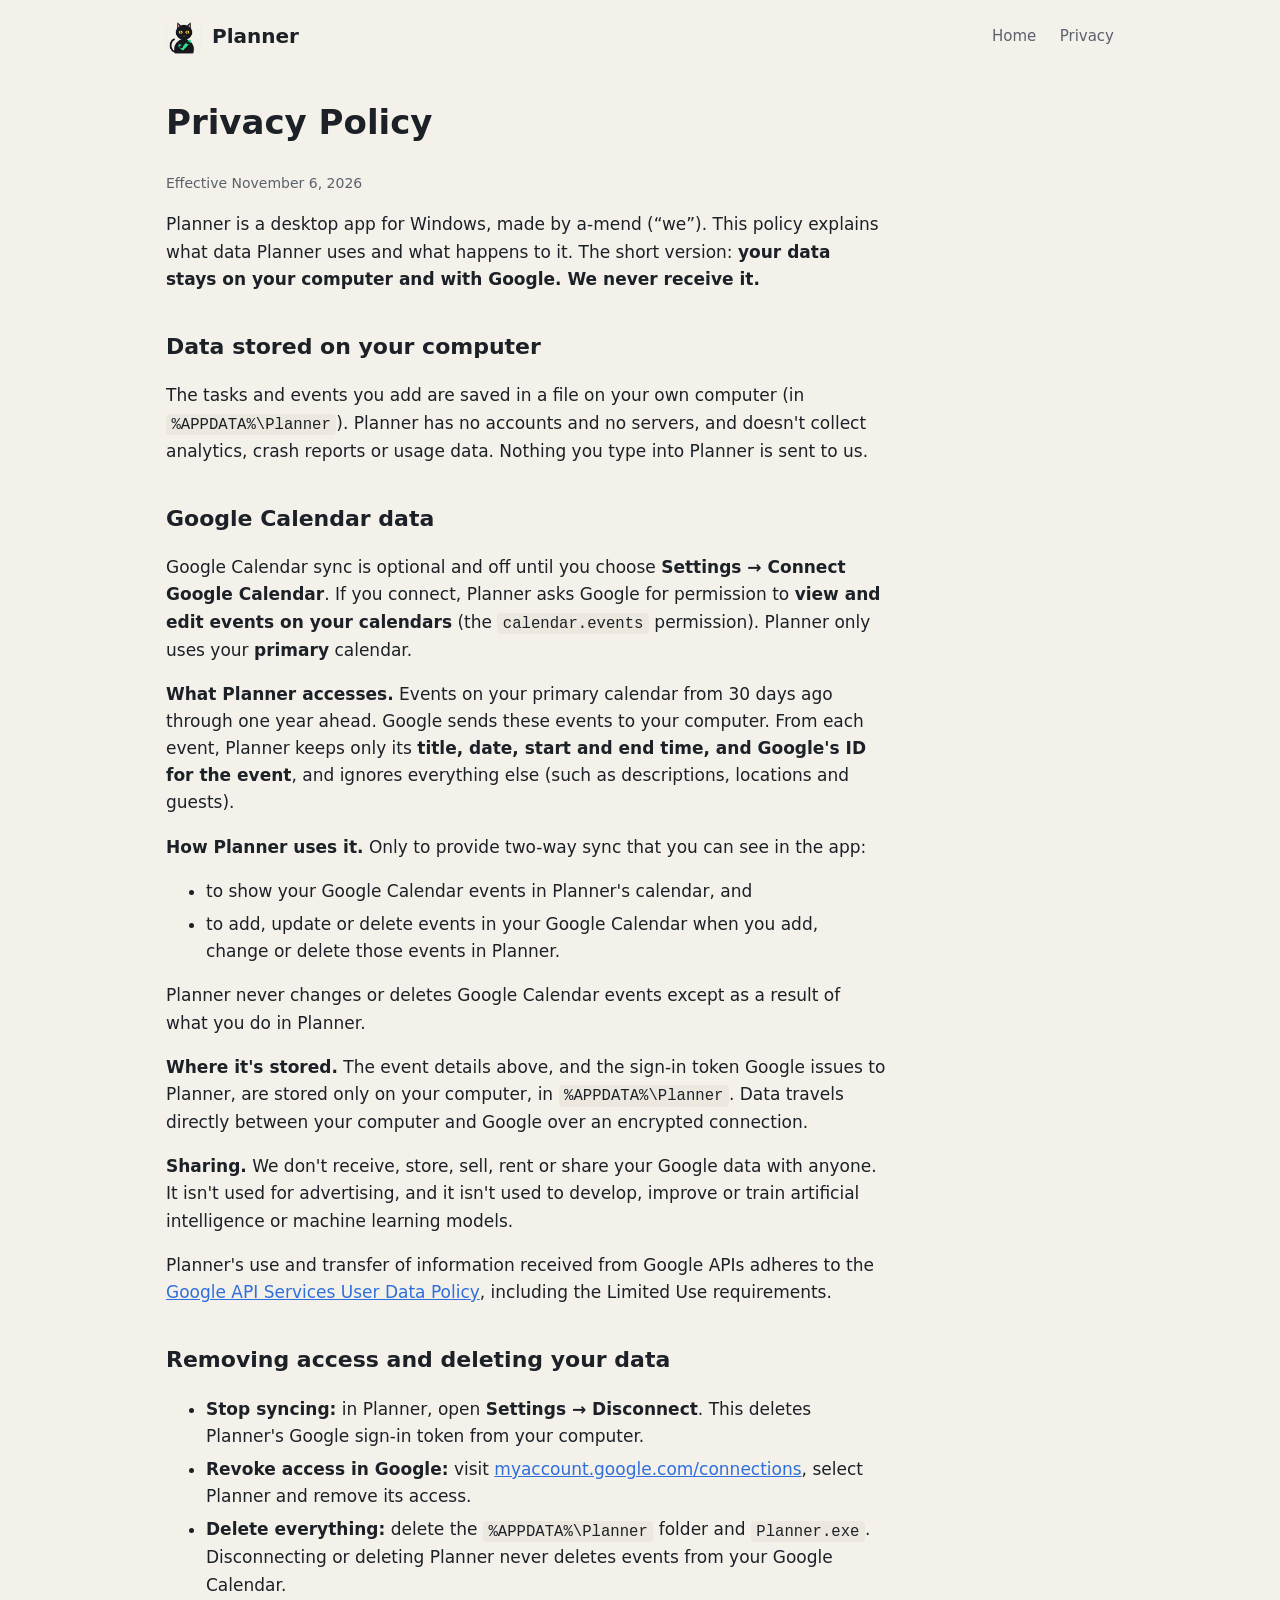
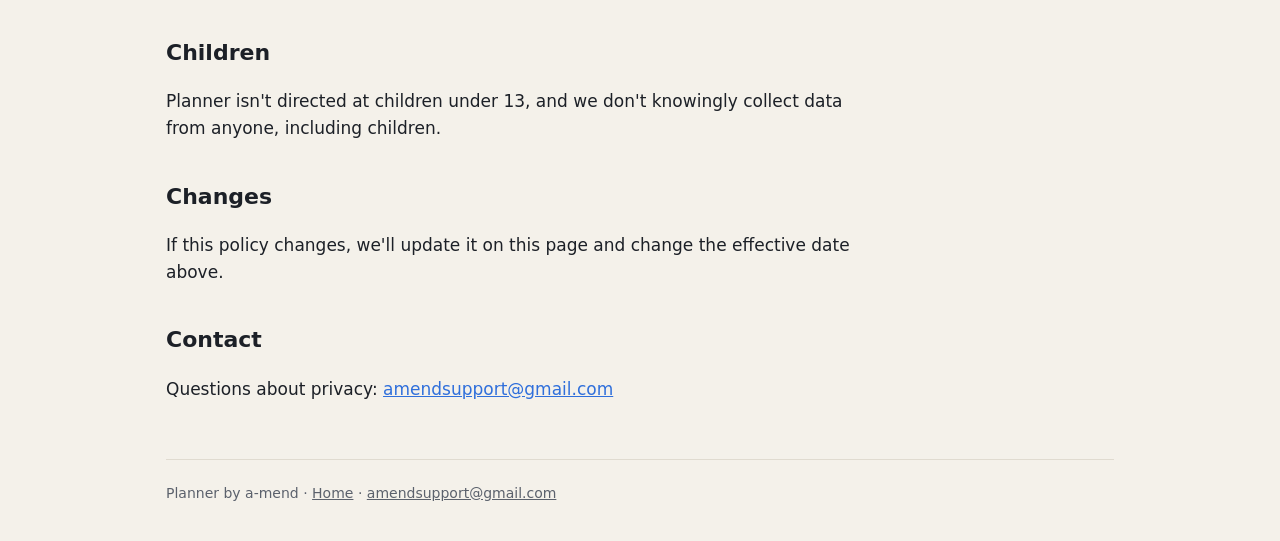
==== privacy.html @ e94cb8de "Add Planner homepage and privacy policy Co-Authored-By: Claude Opus 5.5 <noreply@anthropic.com>" ====
<!doctype html>
<html lang="en">
<head>
  <meta charset="utf-8">
  <meta name="viewport" content="width=device-width, initial-scale=1">
  <title>Planner Privacy Policy</title>
  <meta name="description" content="How the Planner desktop app handles your data, including Google Calendar data.">
  <link rel="icon" href="assets/favicon.png">
  <link rel="stylesheet" href="style.css">
</head>
<body>
  <div class="wrap">
    <header class="top">
      <a class="brand" href="./"><img src="assets/icon-120.png" alt="">Planner</a>
      <nav>
        <a href="./">Home</a>
        <a href="privacy.html">Privacy</a>
      </nav>
    </header>

    <main class="prose">
      <h1>Privacy Policy</h1>
      <p class="small">Effective November 6, 2026</p>

      <p>Planner is a desktop app for Windows, made by a-mend (“we”). This policy explains what data Planner uses and what happens to it. The short version: <b>your data stays on your computer and with Google. We never receive it.</b></p>

      <h2>Data stored on your computer</h2>
      <p>The tasks and events you add are saved in a file on your own computer (in <code>%APPDATA%\Planner</code>). Planner has no accounts and no servers, and doesn't collect analytics, crash reports or usage data. Nothing you type into Planner is sent to us.</p>

      <h2>Google Calendar data</h2>
      <p>Google Calendar sync is optional and off until you choose <b>Settings → Connect Google Calendar</b>. If you connect, Planner asks Google for permission to <b>view and edit events on your calendars</b> (the <code>calendar.events</code> permission). Planner only uses your <b>primary</b> calendar.</p>

      <p><b>What Planner accesses.</b> Events on your primary calendar from 30 days ago through one year ahead. Google sends these events to your computer. From each event, Planner keeps only its <b>title, date, start and end time, and Google's ID for the event</b>, and ignores everything else (such as descriptions, locations and guests).</p>

      <p><b>How Planner uses it.</b> Only to provide two-way sync that you can see in the app:</p>
      <ul>
        <li>to show your Google Calendar events in Planner's calendar, and</li>
        <li>to add, update or delete events in your Google Calendar when you add, change or delete those events in Planner.</li>
      </ul>
      <p>Planner never changes or deletes Google Calendar events except as a result of what you do in Planner.</p>

      <p><b>Where it's stored.</b> The event details above, and the sign-in token Google issues to Planner, are stored only on your computer, in <code>%APPDATA%\Planner</code>. Data travels directly between your computer and Google over an encrypted connection.</p>

      <p><b>Sharing.</b> We don't receive, store, sell, rent or share your Google data with anyone. It isn't used for advertising, and it isn't used to develop, improve or train artificial intelligence or machine learning models.</p>

      <p>Planner's use and transfer of information received from Google APIs adheres to the <a href="https://developers.google.com/terms/api-services-user-data-policy">Google API Services User Data Policy</a>, including the Limited Use requirements.</p>

      <h2>Removing access and deleting your data</h2>
      <ul>
        <li><b>Stop syncing:</b> in Planner, open <b>Settings → Disconnect</b>. This deletes Planner's Google sign-in token from your computer.</li>
        <li><b>Revoke access in Google:</b> visit <a href="https://myaccount.google.com/connections">myaccount.google.com/connections</a>, select Planner and remove its access.</li>
        <li><b>Delete everything:</b> delete the <code>%APPDATA%\Planner</code> folder and <code>Planner.exe</code>. Disconnecting or deleting Planner never deletes events from your Google Calendar.</li>
      </ul>

      <h2>Children</h2>
      <p>Planner isn't directed at children under 13, and we don't knowingly collect data from anyone, including children.</p>

      <h2>Changes</h2>
      <p>If this policy changes, we'll update it on this page and change the effective date above.</p>

      <h2>Contact</h2>
      <p>Questions about privacy: <a href="mailto:amendsupport@gmail.com">amendsupport@gmail.com</a></p>
    </main>

    <footer>
      Planner by a-mend · <a href="./">Home</a> · <a href="mailto:amendsupport@gmail.com">amendsupport@gmail.com</a>
    </footer>
  </div>
</body>
</html>
---- style.css ----
:root {
  --bg: #f4f1ea;
  --card: #ffffff;
  --text: #1c2027;
  --muted: #5b616c;
  --line: #e0dbd0;
  --accent: #2f6fdb;
  --accent-text: #ffffff;
  --green: #14a06a;
  --code: #ece8df;
}
@media (prefers-color-scheme: dark) {
  :root {
    --bg: #16181d;
    --card: #1f232a;
    --text: #e6e8ec;
    --muted: #9aa1ad;
    --line: #2e333c;
    --accent: #4c8dff;
    --accent-text: #0b0d10;
    --green: #2ee08f;
    --code: #2a2f37;
  }
}

* { box-sizing: border-box; }
html { -webkit-text-size-adjust: 100%; }
body {
  margin: 0;
  background: var(--bg);
  color: var(--text);
  font: 17px/1.6 system-ui, -apple-system, "Segoe UI", Roboto, sans-serif;
}
a { color: var(--accent); }
img { max-width: 100%; height: auto; display: block; }
code { overflow-wrap: anywhere; background: var(--code); padding: .1em .35em; border-radius: 4px; font-size: .92em; }

.wrap { max-width: 980px; margin: 0 auto; padding: 0 16px; }

/* Top bar */
.top { display: flex; align-items: center; justify-content: space-between; padding: 18px 0; }
.brand { display: flex; align-items: center; gap: 10px; font-weight: 700; font-size: 20px;
         color: var(--text); text-decoration: none; }
.brand img { width: 36px; height: 36px; }
.top nav a { color: var(--muted); text-decoration: none; margin-left: 18px; font-size: 15px; }
.top nav a:hover { color: var(--text); }

/* Hero */
.hero { display: grid; grid-template-columns: minmax(0, 1fr) auto; gap: 32px; align-items: center; padding: 40px 0 28px; }
.hero h1 { font-size: clamp(32px, 5vw, 48px); line-height: 1.1; margin: 0 0 14px; letter-spacing: -0.02em; }
.hero p { font-size: 19px; color: var(--muted); margin: 0 0 24px; max-width: 34em; }
.hero .logo { width: 180px; }
.btn { display: inline-block; background: var(--accent); color: var(--accent-text); font-weight: 600;
       padding: 12px 22px; border-radius: 10px; text-decoration: none; }
.btn:hover { filter: brightness(1.08); }
.small { font-size: 14px; color: var(--muted); margin-top: 10px; }

.shot { border-radius: 12px; border: 1px solid var(--line); box-shadow: 0 12px 40px rgba(0,0,0,.18); margin: 12px 0 48px; }

/* Features */
.features { display: grid; grid-template-columns: repeat(auto-fit, minmax(260px, 1fr)); gap: 16px; margin-bottom: 48px; }
.card { background: var(--card); border: 1px solid var(--line); border-radius: 12px; padding: 20px; }
.card h3 { margin: 0 0 6px; font-size: 17px; }
.card p { margin: 0; color: var(--muted); font-size: 15.5px; }

section h2 { font-size: 26px; margin: 0 0 12px; }
.prose { max-width: 720px; }
.prose h2 { margin-top: 36px; font-size: 22px; }
.prose li { margin-bottom: 6px; }

footer { border-top: 1px solid var(--line); margin-top: 56px; padding: 22px 0 40px; color: var(--muted); font-size: 14px; }
footer a { color: var(--muted); }

@media (max-width: 640px) {
  .hero { grid-template-columns: minmax(0, 1fr); padding-top: 16px; }
  .top { flex-wrap: wrap; gap: 6px; }
  .top nav a:first-child { margin-left: 0; }
  .hero .logo { width: 110px; order: -1; }
  .top nav a { margin-left: 12px; }
}
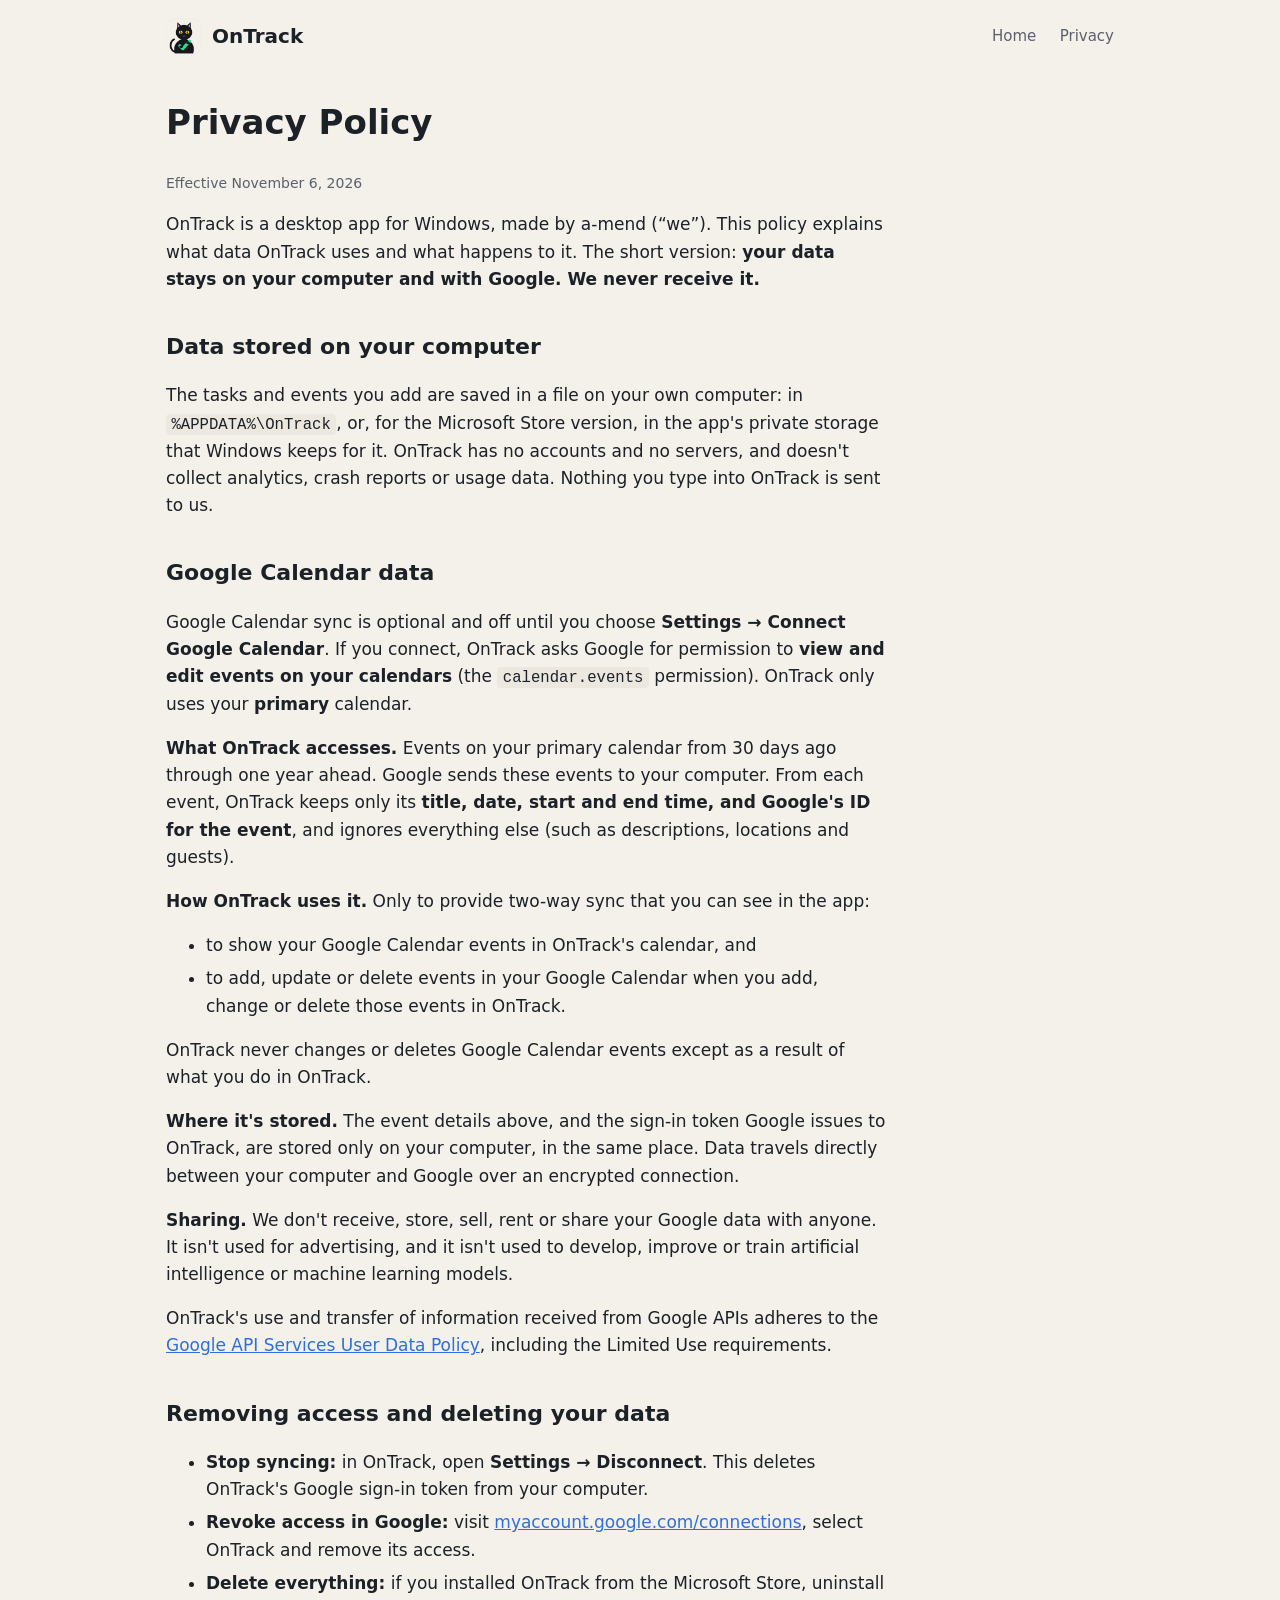
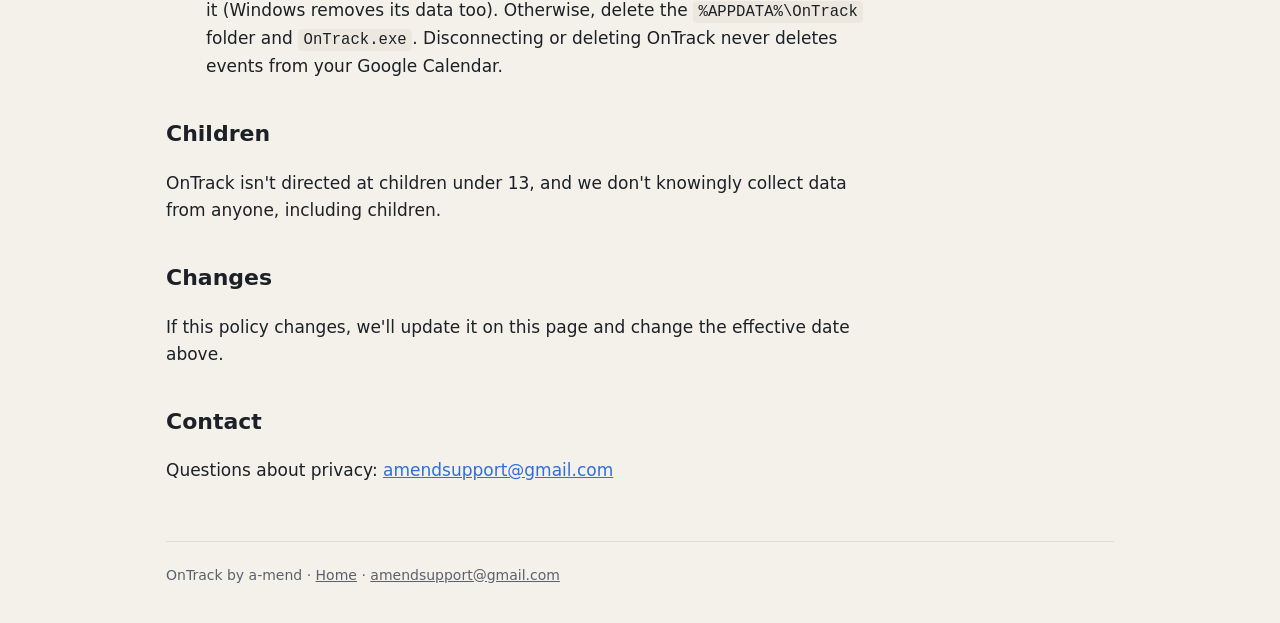
==== commit bbdeac59: "Rename the app to OnTrack - Homepage, privacy policy and README now say OnTrack; the download   butt" ====
--- a/privacy.html
+++ b/privacy.html
@@ -3,15 +3,15 @@
 <head>
   <meta charset="utf-8">
   <meta name="viewport" content="width=device-width, initial-scale=1">
-  <title>Planner Privacy Policy</title>
-  <meta name="description" content="How the Planner desktop app handles your data, including Google Calendar data.">
+  <title>OnTrack Privacy Policy</title>
+  <meta name="description" content="How the OnTrack desktop app handles your data, including Google Calendar data.">
   <link rel="icon" href="assets/favicon.png">
   <link rel="stylesheet" href="style.css">
 </head>
 <body>
   <div class="wrap">
     <header class="top">
-      <a class="brand" href="./"><img src="assets/icon-120.png" alt="">Planner</a>
+      <a class="brand" href="./"><img src="assets/icon-120.png" alt="">OnTrack</a>
       <nav>
         <a href="./">Home</a>
         <a href="privacy.html">Privacy</a>
@@ -22,38 +22,38 @@
       <h1>Privacy Policy</h1>
       <p class="small">Effective November 6, 2026</p>
 
-      <p>Planner is a desktop app for Windows, made by a-mend (“we”). This policy explains what data Planner uses and what happens to it. The short version: <b>your data stays on your computer and with Google. We never receive it.</b></p>
+      <p>OnTrack is a desktop app for Windows, made by a-mend (“we”). This policy explains what data OnTrack uses and what happens to it. The short version: <b>your data stays on your computer and with Google. We never receive it.</b></p>
 
       <h2>Data stored on your computer</h2>
-      <p>The tasks and events you add are saved in a file on your own computer (in <code>%APPDATA%\Planner</code>). Planner has no accounts and no servers, and doesn't collect analytics, crash reports or usage data. Nothing you type into Planner is sent to us.</p>
+      <p>The tasks and events you add are saved in a file on your own computer: in <code>%APPDATA%\OnTrack</code>, or, for the Microsoft Store version, in the app's private storage that Windows keeps for it. OnTrack has no accounts and no servers, and doesn't collect analytics, crash reports or usage data. Nothing you type into OnTrack is sent to us.</p>
 
       <h2>Google Calendar data</h2>
-      <p>Google Calendar sync is optional and off until you choose <b>Settings → Connect Google Calendar</b>. If you connect, Planner asks Google for permission to <b>view and edit events on your calendars</b> (the <code>calendar.events</code> permission). Planner only uses your <b>primary</b> calendar.</p>
+      <p>Google Calendar sync is optional and off until you choose <b>Settings → Connect Google Calendar</b>. If you connect, OnTrack asks Google for permission to <b>view and edit events on your calendars</b> (the <code>calendar.events</code> permission). OnTrack only uses your <b>primary</b> calendar.</p>
 
-      <p><b>What Planner accesses.</b> Events on your primary calendar from 30 days ago through one year ahead. Google sends these events to your computer. From each event, Planner keeps only its <b>title, date, start and end time, and Google's ID for the event</b>, and ignores everything else (such as descriptions, locations and guests).</p>
+      <p><b>What OnTrack accesses.</b> Events on your primary calendar from 30 days ago through one year ahead. Google sends these events to your computer. From each event, OnTrack keeps only its <b>title, date, start and end time, and Google's ID for the event</b>, and ignores everything else (such as descriptions, locations and guests).</p>
 
-      <p><b>How Planner uses it.</b> Only to provide two-way sync that you can see in the app:</p>
+      <p><b>How OnTrack uses it.</b> Only to provide two-way sync that you can see in the app:</p>
       <ul>
-        <li>to show your Google Calendar events in Planner's calendar, and</li>
-        <li>to add, update or delete events in your Google Calendar when you add, change or delete those events in Planner.</li>
+        <li>to show your Google Calendar events in OnTrack's calendar, and</li>
+        <li>to add, update or delete events in your Google Calendar when you add, change or delete those events in OnTrack.</li>
       </ul>
-      <p>Planner never changes or deletes Google Calendar events except as a result of what you do in Planner.</p>
+      <p>OnTrack never changes or deletes Google Calendar events except as a result of what you do in OnTrack.</p>
 
-      <p><b>Where it's stored.</b> The event details above, and the sign-in token Google issues to Planner, are stored only on your computer, in <code>%APPDATA%\Planner</code>. Data travels directly between your computer and Google over an encrypted connection.</p>
+      <p><b>Where it's stored.</b> The event details above, and the sign-in token Google issues to OnTrack, are stored only on your computer, in the same place. Data travels directly between your computer and Google over an encrypted connection.</p>
 
       <p><b>Sharing.</b> We don't receive, store, sell, rent or share your Google data with anyone. It isn't used for advertising, and it isn't used to develop, improve or train artificial intelligence or machine learning models.</p>
 
-      <p>Planner's use and transfer of information received from Google APIs adheres to the <a href="https://developers.google.com/terms/api-services-user-data-policy">Google API Services User Data Policy</a>, including the Limited Use requirements.</p>
+      <p>OnTrack's use and transfer of information received from Google APIs adheres to the <a href="https://developers.google.com/terms/api-services-user-data-policy">Google API Services User Data Policy</a>, including the Limited Use requirements.</p>
 
       <h2>Removing access and deleting your data</h2>
       <ul>
-        <li><b>Stop syncing:</b> in Planner, open <b>Settings → Disconnect</b>. This deletes Planner's Google sign-in token from your computer.</li>
-        <li><b>Revoke access in Google:</b> visit <a href="https://myaccount.google.com/connections">myaccount.google.com/connections</a>, select Planner and remove its access.</li>
-        <li><b>Delete everything:</b> delete the <code>%APPDATA%\Planner</code> folder and <code>Planner.exe</code>. Disconnecting or deleting Planner never deletes events from your Google Calendar.</li>
+        <li><b>Stop syncing:</b> in OnTrack, open <b>Settings → Disconnect</b>. This deletes OnTrack's Google sign-in token from your computer.</li>
+        <li><b>Revoke access in Google:</b> visit <a href="https://myaccount.google.com/connections">myaccount.google.com/connections</a>, select OnTrack and remove its access.</li>
+        <li><b>Delete everything:</b> if you installed OnTrack from the Microsoft Store, uninstall it (Windows removes its data too). Otherwise, delete the <code>%APPDATA%\OnTrack</code> folder and <code>OnTrack.exe</code>. Disconnecting or deleting OnTrack never deletes events from your Google Calendar.</li>
       </ul>
 
       <h2>Children</h2>
-      <p>Planner isn't directed at children under 13, and we don't knowingly collect data from anyone, including children.</p>
+      <p>OnTrack isn't directed at children under 13, and we don't knowingly collect data from anyone, including children.</p>
 
       <h2>Changes</h2>
       <p>If this policy changes, we'll update it on this page and change the effective date above.</p>
@@ -63,7 +63,7 @@
     </main>
 
     <footer>
-      Planner by a-mend · <a href="./">Home</a> · <a href="mailto:amendsupport@gmail.com">amendsupport@gmail.com</a>
+      OnTrack by a-mend · <a href="./">Home</a> · <a href="mailto:amendsupport@gmail.com">amendsupport@gmail.com</a>
     </footer>
   </div>
 </body>
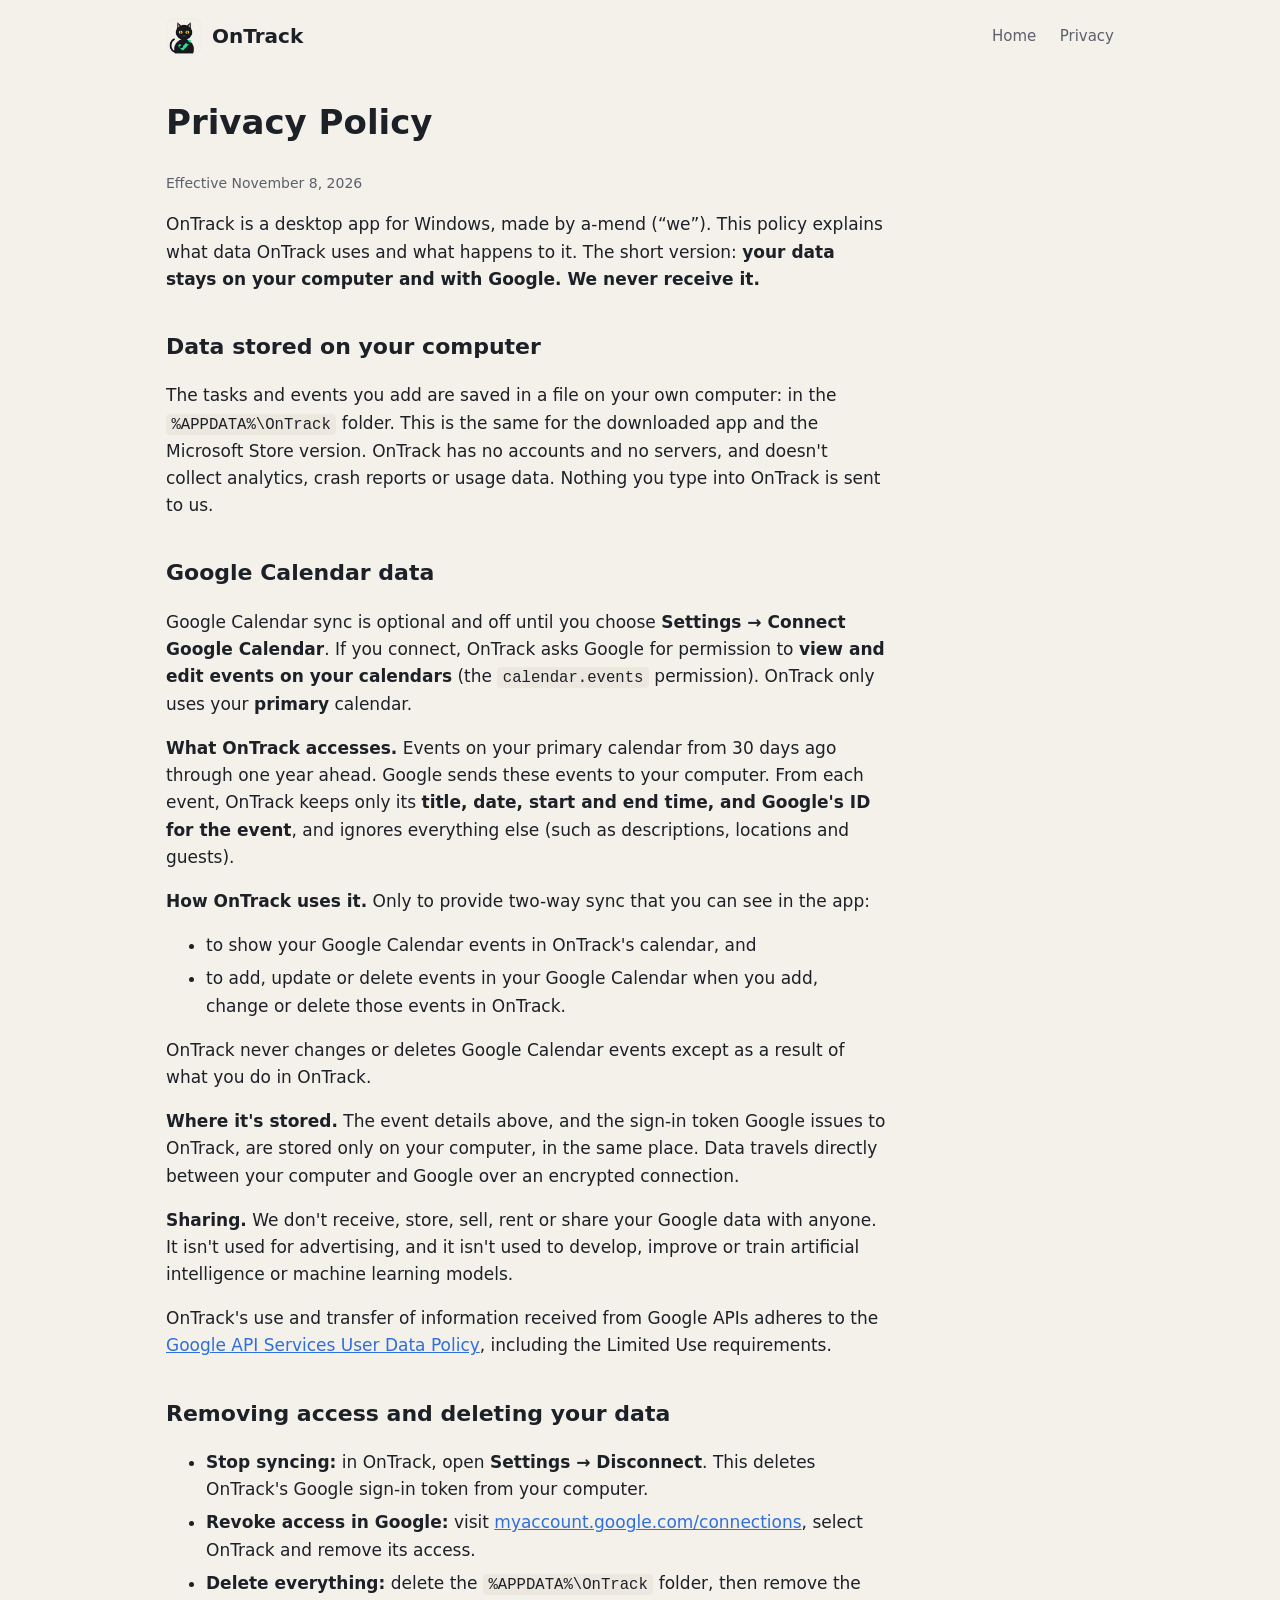
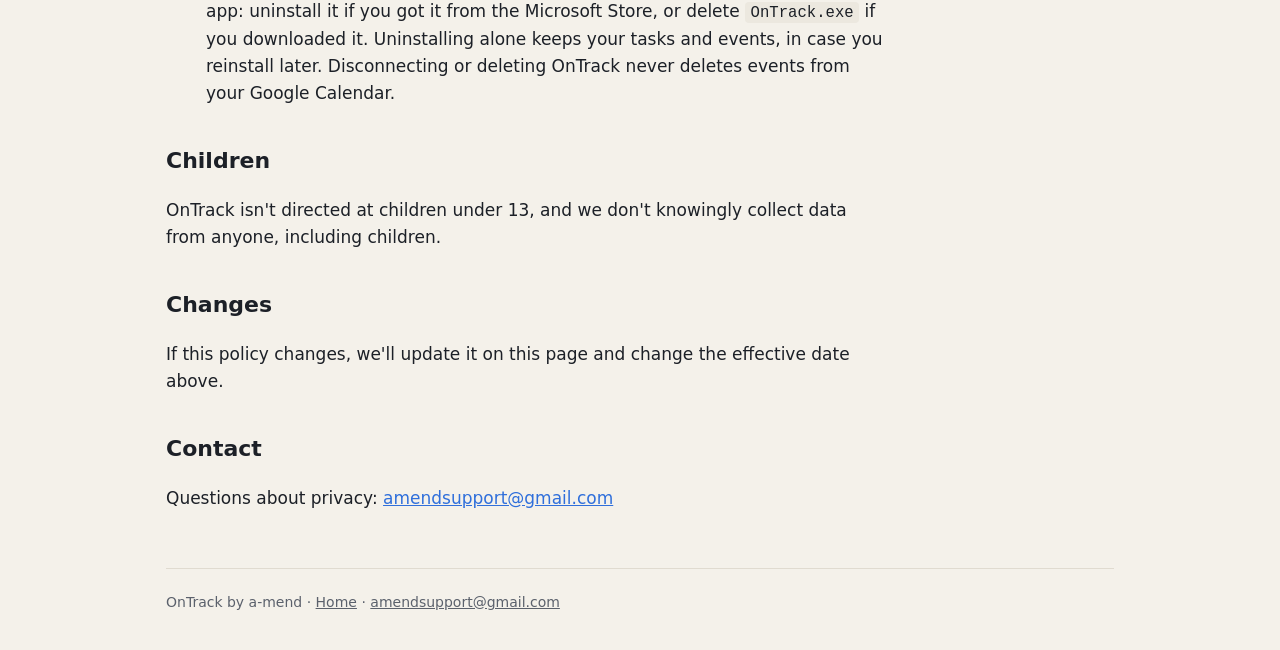
==== commit a264cffa: "Add the Cherry theme and a themes gallery; correct Store data location - New "Pick your look" sectio" ====
--- a/privacy.html
+++ b/privacy.html
@@ -20,12 +20,12 @@
 
     <main class="prose">
       <h1>Privacy Policy</h1>
-      <p class="small">Effective November 6, 2026</p>
+      <p class="small">Effective November 8, 2026</p>
 
       <p>OnTrack is a desktop app for Windows, made by a-mend (“we”). This policy explains what data OnTrack uses and what happens to it. The short version: <b>your data stays on your computer and with Google. We never receive it.</b></p>
 
       <h2>Data stored on your computer</h2>
-      <p>The tasks and events you add are saved in a file on your own computer: in <code>%APPDATA%\OnTrack</code>, or, for the Microsoft Store version, in the app's private storage that Windows keeps for it. OnTrack has no accounts and no servers, and doesn't collect analytics, crash reports or usage data. Nothing you type into OnTrack is sent to us.</p>
+      <p>The tasks and events you add are saved in a file on your own computer: in the <code>%APPDATA%\OnTrack</code> folder. This is the same for the downloaded app and the Microsoft Store version. OnTrack has no accounts and no servers, and doesn't collect analytics, crash reports or usage data. Nothing you type into OnTrack is sent to us.</p>
 
       <h2>Google Calendar data</h2>
       <p>Google Calendar sync is optional and off until you choose <b>Settings → Connect Google Calendar</b>. If you connect, OnTrack asks Google for permission to <b>view and edit events on your calendars</b> (the <code>calendar.events</code> permission). OnTrack only uses your <b>primary</b> calendar.</p>
@@ -49,7 +49,7 @@
       <ul>
         <li><b>Stop syncing:</b> in OnTrack, open <b>Settings → Disconnect</b>. This deletes OnTrack's Google sign-in token from your computer.</li>
         <li><b>Revoke access in Google:</b> visit <a href="https://myaccount.google.com/connections">myaccount.google.com/connections</a>, select OnTrack and remove its access.</li>
-        <li><b>Delete everything:</b> if you installed OnTrack from the Microsoft Store, uninstall it (Windows removes its data too). Otherwise, delete the <code>%APPDATA%\OnTrack</code> folder and <code>OnTrack.exe</code>. Disconnecting or deleting OnTrack never deletes events from your Google Calendar.</li>
+        <li><b>Delete everything:</b> delete the <code>%APPDATA%\OnTrack</code> folder, then remove the app: uninstall it if you got it from the Microsoft Store, or delete <code>OnTrack.exe</code> if you downloaded it. Uninstalling alone keeps your tasks and events, in case you reinstall later. Disconnecting or deleting OnTrack never deletes events from your Google Calendar.</li>
       </ul>
 
       <h2>Children</h2>
--- a/style.css
+++ b/style.css
@@ -78,3 +78,57 @@
   .hero .logo { width: 110px; order: -1; }
   .top nav a { margin-left: 12px; }
 }
+
+/* gumball section */
+:root { --basic: #6b7480; --rare: #2f6fdb; --epic: #8a4fe0; --legendary: #a8730a; }
+@media (prefers-color-scheme: dark) {
+  :root { --basic: #9aa3ad; --rare: #4c8dff; --epic: #a970ff; --legendary: #f5b642; }
+}
+#themes { margin-bottom: 48px; }
+#gumballs { margin-bottom: 48px; }
+#gumballs h3 { font-size: 20px; margin: 36px 0 14px; }
+.lead { font-size: 17px; color: var(--muted); max-width: 44em; margin: 0 0 20px; }
+.gb-shots { display: grid; grid-template-columns: repeat(3, minmax(0, 1fr)); gap: 16px; }
+.gb-shots figure { margin: 0; }
+.gb-shots img { border-radius: 12px; border: 1px solid var(--line); box-shadow: 0 8px 28px rgba(0,0,0,.16); }
+.gb-shots figcaption { text-align: center; color: var(--muted); font-size: 14px; margin-top: 8px; }
+.theme-shots { display: grid; grid-template-columns: repeat(2, minmax(0, 1fr)); gap: 16px; }
+.theme-shots figure { margin: 0; }
+.theme-shots img { width: 100%; height: auto; border-radius: 12px; border: 1px solid var(--line); box-shadow: 0 8px 28px rgba(0,0,0,.16); }
+.theme-shots figcaption { text-align: center; color: var(--muted); font-size: 14px; margin-top: 8px; }
+@media (max-width: 760px) { .theme-shots { grid-template-columns: minmax(0, 1fr); } }
+.px { image-rendering: pixelated; image-rendering: crisp-edges; }
+.roster { list-style: none; padding: 0; margin: 0; display: grid; grid-template-columns: repeat(5, minmax(0, 1fr)); gap: 12px; }
+@media (max-width: 760px) { .roster { grid-template-columns: repeat(auto-fill, minmax(120px, 1fr)); } }
+.sprite { background: var(--card); border: 1px solid var(--line); border-radius: 12px; padding: 16px 10px 12px;
+          display: flex; flex-direction: column; align-items: center; text-align: center; gap: 4px; }
+.sprite .px { height: 64px; width: auto; margin-bottom: 8px; }
+.sprite b { font-size: 15px; color: var(--text); }
+.sprite span { font-size: 13px; font-weight: 600; }
+.sprite.legendary { border-color: var(--legendary); }
+.basic { color: var(--basic); } .rare { color: var(--rare); } .epic { color: var(--epic); } .legendary span, span.legendary { color: var(--legendary); }
+.sprite.rare span { color: var(--rare); } .sprite.epic span { color: var(--epic); } .sprite.basic span { color: var(--basic); }
+.odds { color: var(--muted); font-size: 14px; font-weight: 600; margin: 12px 0 0; }
+.merge { display: flex; flex-wrap: wrap; gap: 12px 40px; margin-bottom: 14px; }
+.merge .step { display: flex; align-items: center; gap: 10px; background: var(--card); border: 1px solid var(--line);
+               border-radius: 12px; padding: 12px 16px; }
+.merge .px { height: 45px; width: auto; }
+.merge span { color: var(--muted); font-size: 20px; }
+.merge em { font-style: normal; color: #e0a220; font-size: 15px; margin-left: 4px; }
+@media (max-width: 640px) {
+  .gb-shots { grid-template-columns: minmax(0, 1fr); max-width: 360px; margin: 0 auto; }
+  .merge .step { gap: 6px; padding: 10px 12px; }
+  .merge .px { height: 36px; }
+}
+
+/* screenshot pop-up */
+#viewer { border: 0; padding: 0; background: transparent; max-width: min(92vw, 560px); overflow: visible; }
+#viewer.wide { max-width: min(92vw, 1200px); }
+#viewer::backdrop { background: rgba(0, 0, 0, .72); }
+#viewer img { display: block; width: 100%; max-height: 86vh; object-fit: contain; border-radius: 12px;
+              box-shadow: 0 16px 50px rgba(0,0,0,.5); }
+#viewer .close { position: absolute; top: 10px; right: 10px; width: 36px; height: 36px; border-radius: 50%;
+                 border: 0; outline: none; background: #6b7280; color: #ffffff; font-size: 22px;
+                 line-height: 36px; padding: 0; cursor: pointer; box-shadow: 0 2px 8px rgba(0,0,0,.35); }
+#viewer .close:hover { background: #4b5563; }
+#viewer:focus, #viewer:focus-visible { outline: none; }
